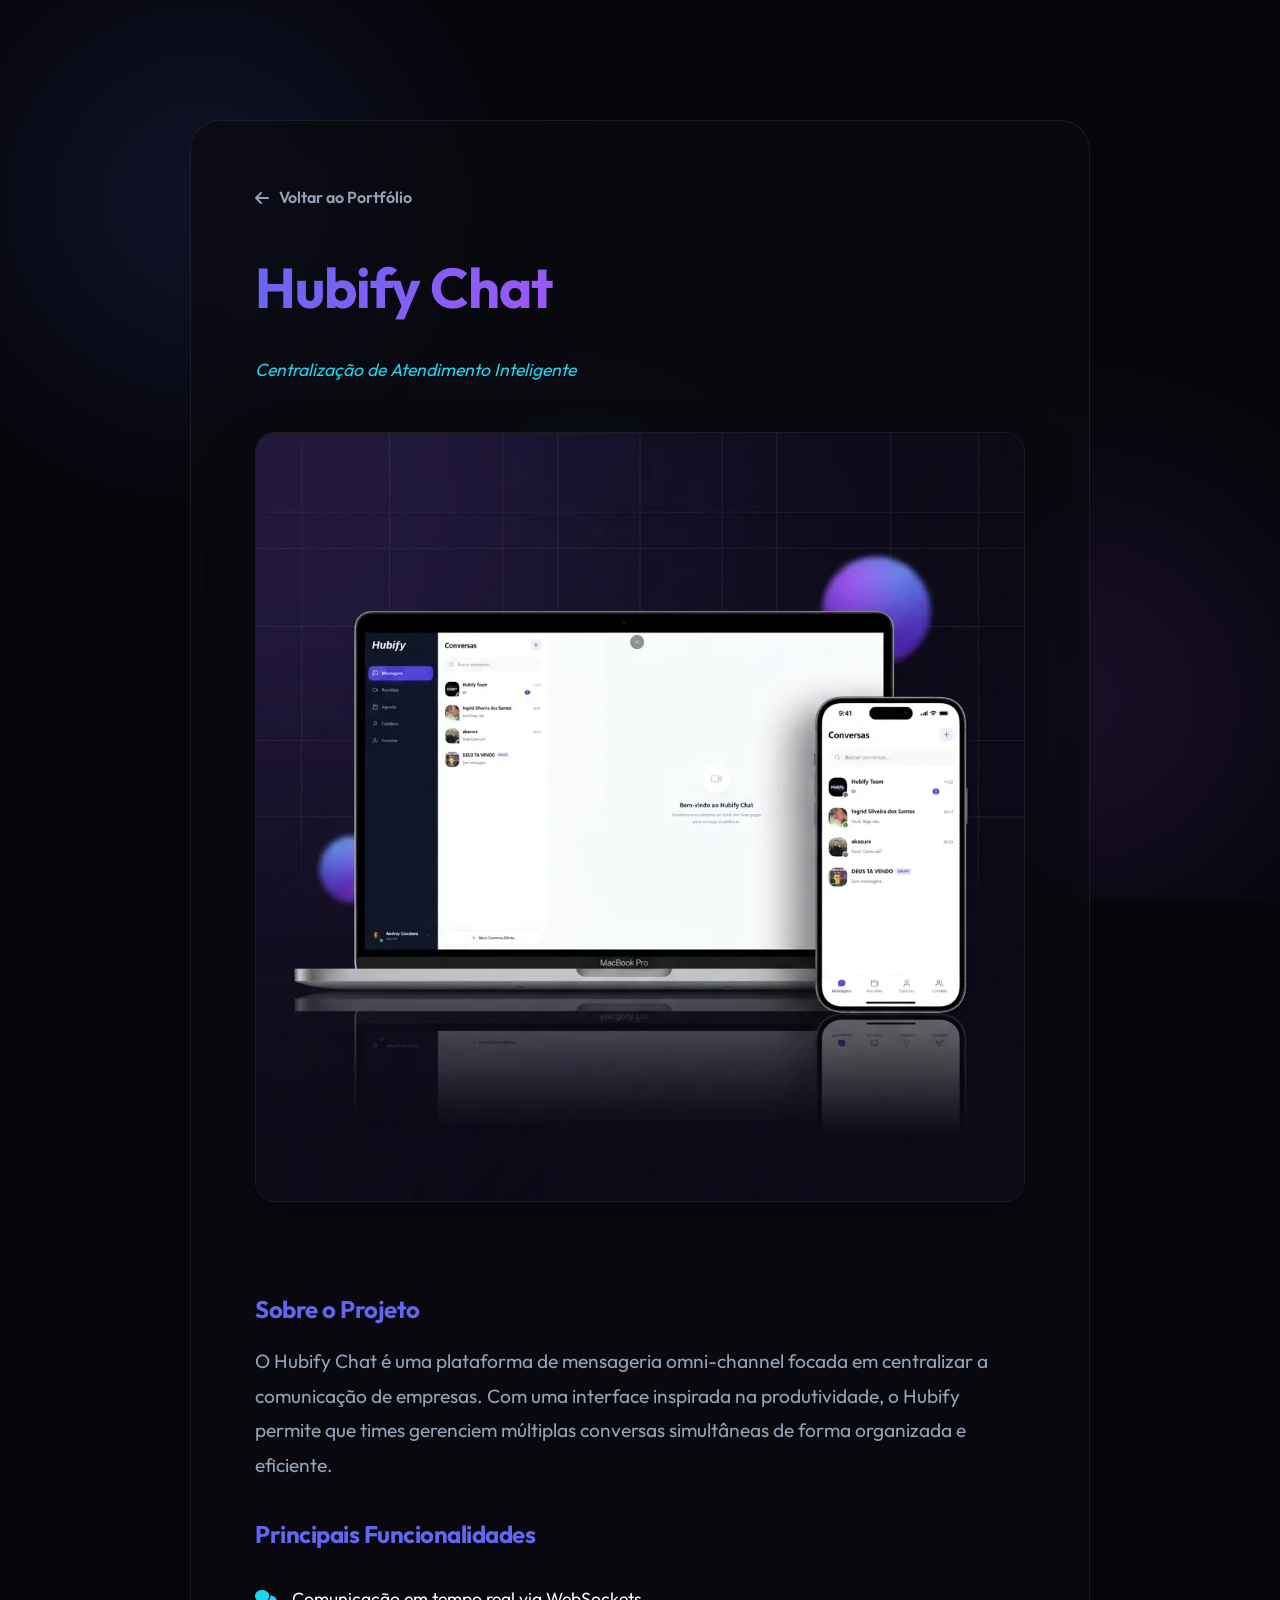
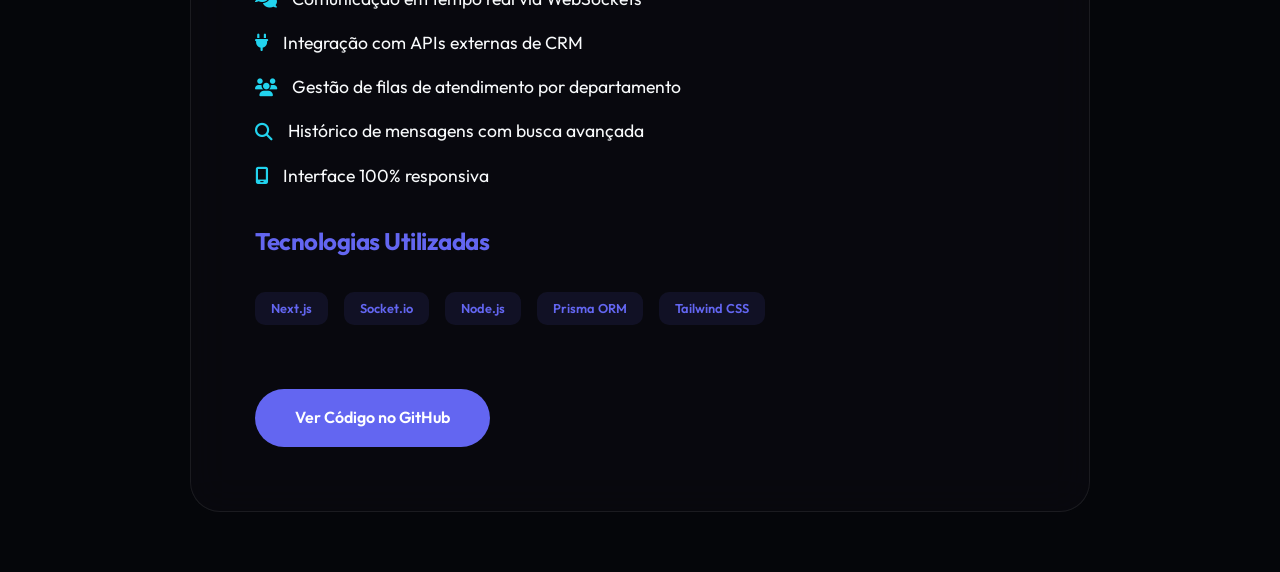
==== hubify.html @ 25f4a3d0 "Create individual pages for dev projects and clean up JS" ====
<!DOCTYPE html>
<html lang="pt-br">
<head>
    <meta charset="UTF-8">
    <meta name="viewport" content="width=device-width, initial-scale=1.0">
    <title>Hubify Chat | Detalhes do Projeto</title>
    <link rel="stylesheet" href="style.css">
    <link rel="stylesheet" href="https://cdnjs.cloudflare.com/ajax/libs/font-awesome/6.4.0/css/all.min.css">
    <link href="https://fonts.googleapis.com/css2?family=Outfit:wght@300;400;600;700&display=swap" rel="stylesheet">
    <style>
        .project-details-page {
            padding: 120px 10% 60px;
            min-height: 100vh;
            display: flex;
            flex-direction: column;
            align-items: center;
        }
        .details-container {
            background: var(--glass-bg);
            border: 1px solid var(--glass-border);
            backdrop-filter: blur(20px);
            padding: 4rem;
            border-radius: 30px;
            max-width: 900px;
            width: 100%;
        }
        .back-btn {
            display: inline-flex;
            align-items: center;
            gap: 10px;
            color: var(--text-muted);
            margin-bottom: 2rem;
            transition: var(--transition);
            text-decoration: none;
            font-weight: 600;
        }
        .back-btn:hover {
            color: var(--primary);
            transform: translateX(-5px);
        }
        .details-header {
            margin-bottom: 3rem;
        }
        .details-header h1 {
            font-size: 3.5rem;
            margin-bottom: 1.5rem;
        }
        .details-mockup {
            width: 100%;
            border-radius: 20px;
            margin-bottom: 3rem;
            border: 1px solid var(--glass-border);
            box-shadow: 0 20px 50px rgba(0,0,0,0.3);
        }
        .details-content h2 {
            color: var(--primary);
            margin: 2rem 0 1rem;
        }
        .details-content p {
            font-size: 1.2rem;
            line-height: 1.8;
            color: var(--text-muted);
        }
        .features-list {
            list-style: none;
            margin-top: 2rem;
        }
        .features-list li {
            margin-bottom: 1rem;
            display: flex;
            align-items: center;
            gap: 15px;
            font-size: 1.1rem;
        }
        .features-list li i {
            color: var(--accent);
        }
        .tech-stack-details {
            display: flex;
            flex-wrap: wrap;
            gap: 1rem;
            margin-top: 2rem;
        }
    </style>
</head>
<body>
    <div class="bg-blobs">
        <div class="blob blob-1"></div>
        <div class="blob blob-2"></div>
        <div class="blob blob-3"></div>
    </div>

    <div class="project-details-page">
        <div class="details-container">
            <a href="index.html" class="back-btn">
                <i class="fa-solid fa-arrow-left"></i> Voltar ao Portfólio
            </a>
            
            <div class="details-header">
                <h1 class="gradient-text">Hubify Chat</h1>
                <p class="hero-bio">Centralização de Atendimento Inteligente</p>
            </div>

            <img src="./Aplicativos/mockup-chat.webp" alt="Hubify" class="details-mockup">

            <div class="details-content">
                <h2>Sobre o Projeto</h2>
                <p>O Hubify Chat é uma plataforma de mensageria omni-channel focada em centralizar a comunicação de empresas. Com uma interface inspirada na produtividade, o Hubify permite que times gerenciem múltiplas conversas simultâneas de forma organizada e eficiente.</p>

                <h2>Principais Funcionalidades</h2>
                <ul class="features-list">
                    <li><i class="fa-solid fa-comments"></i> Comunicação em tempo real via WebSockets</li>
                    <li><i class="fa-solid fa-plug"></i> Integração com APIs externas de CRM</li>
                    <li><i class="fa-solid fa-users"></i> Gestão de filas de atendimento por departamento</li>
                    <li><i class="fa-solid fa-magnifying-glass"></i> Histórico de mensagens com busca avançada</li>
                    <li><i class="fa-solid fa-mobile-screen"></i> Interface 100% responsiva</li>
                </ul>

                <h2>Tecnologias Utilizadas</h2>
                <div class="tech-stack-details">
                    <span class="tech-tag">Next.js</span>
                    <span class="tech-tag">Socket.io</span>
                    <span class="tech-tag">Node.js</span>
                    <span class="tech-tag">Prisma ORM</span>
                    <span class="tech-tag">Tailwind CSS</span>
                </div>

                <div style="margin-top: 4rem;">
                    <a href="https://github.com/andreygiordane/hubify" target="_blank" class="btn-primary">Ver Código no GitHub</a>
                </div>
            </div>
        </div>
    </div>
</body>
</html>
---- style.css ----
:root {
    --bg-dark: #05060a;
    --bg-card: rgba(255, 255, 255, 0.05);
    --primary: #6366f1;
    --secondary: #a855f7;
    --text-main: #f8fafc;
    --text-muted: #94a3b8;
    --accent: #22d3ee;
    --glass: rgba(255, 255, 255, 0.03);
    --glass-border: rgba(255, 255, 255, 0.08);
    --glass-bg: rgba(10, 11, 16, 0.7);
    --transition: all 0.4s cubic-bezier(0.23, 1, 0.32, 1);
}

* {
    margin: 0;
    padding: 0;
    box-sizing: border-box;
    font-family: 'Outfit', sans-serif;
}

body {
    background-color: var(--bg-dark);
    color: var(--text-main);
    overflow-x: hidden;
    line-height: 1.6;
}

/* Background Elements */
.bg-blobs {
    position: fixed;
    top: 0;
    left: 0;
    width: 100%;
    height: 100%;
    z-index: -1;
    overflow: hidden;
}

.blob {
    position: absolute;
    width: 600px;
    height: 600px;
    background: radial-gradient(circle, var(--primary) 0%, transparent 70%);
    opacity: 0.2;
    filter: blur(100px);
    border-radius: 50%;
    animation: move 25s infinite alternate;
}

.blob-1 { top: -100px; left: -100px; background: radial-gradient(circle, var(--primary) 0%, transparent 70%); }
.blob-2 { bottom: -100px; right: -100px; background: radial-gradient(circle, var(--secondary) 0%, transparent 70%); animation-delay: -5s; }
.blob-3 { top: 40%; left: 30%; width: 400px; height: 400px; background: radial-gradient(circle, var(--accent) 0%, transparent 70%); animation-delay: -10s; }

@keyframes move {
    0% { transform: translate(0, 0) scale(1) rotate(0deg); }
    33% { transform: translate(100px, 50px) scale(1.1) rotate(10deg); }
    66% { transform: translate(-50px, 100px) scale(0.9) rotate(-10deg); }
    100% { transform: translate(0, 0) scale(1) rotate(0deg); }
}

/* Typography */
h1, h2, h3 {
    font-weight: 700;
    letter-spacing: -0.02em;
}

.gradient-text {
    background: linear-gradient(135deg, var(--primary), var(--secondary), var(--accent));
    -webkit-background-clip: text;
    -webkit-text-fill-color: transparent;
}

/* Navigation */
nav {
    position: fixed;
    top: 0;
    width: 100%;
    padding: 1rem 5%;
    display: flex;
    justify-content: space-between;
    align-items: center;
    z-index: 1000;
    backdrop-filter: blur(20px);
    background: rgba(5, 6, 10, 0.6);
    border-bottom: 1px solid var(--glass-border);
}

.logo {
    font-size: 1.5rem;
    font-weight: 800;
    text-decoration: none;
    color: var(--text-main);
}

.nav-links {
    display: flex;
    gap: 2rem;
    list-style: none;
}

.nav-links a {
    text-decoration: none;
    color: var(--text-muted);
    font-weight: 500;
    transition: var(--transition);
}

.nav-links a:hover {
    color: var(--primary);
}

/* Hero Section */
.hero {
    min-height: 100vh;
    display: flex;
    flex-direction: row; /* Side by side */
    justify-content: center;
    align-items: center;
    text-align: left;
    padding: 120px 10%;
    gap: 4rem;
}

.profile-container {
    flex-shrink: 0;
    position: relative;
}

.profile-img {
    width: 280px;
    height: 280px;
    border-radius: 50%;
    object-fit: cover;
    border: 8px solid var(--glass-border);
    box-shadow: 0 0 50px rgba(99, 102, 241, 0.3);
    transition: var(--transition);
}

.hero-content {
    max-width: 600px;
}

.profile-img:hover {
    transform: scale(1.05);
    box-shadow: 0 0 50px rgba(99, 102, 241, 0.6);
}

.hero h1 {
    font-size: 3.5rem;
    margin-bottom: 1rem;
    line-height: 1.1;
}

.hero p {
    font-size: 1.2rem;
    color: var(--text-muted);
    max-width: 800px;
    margin-bottom: 2rem;
}

.hero-bio {
    font-style: italic;
    font-size: 1.1rem;
    color: var(--accent);
    margin-bottom: 2rem;
    display: block;
}

.btn-primary {
    padding: 1rem 2.5rem;
    background: var(--primary);
    color: white;
    border: none;
    border-radius: 50px;
    font-weight: 600;
    cursor: pointer;
    transition: var(--transition);
    text-decoration: none;
    display: inline-block;
}

.btn-primary:hover {
    transform: translateY(-5px);
    box-shadow: 0 10px 20px rgba(99, 102, 241, 0.3);
}

/* Tools Section */
.section-title {
    text-align: center;
    margin-bottom: 4rem;
}

.section-title h2 {
    font-size: 2.5rem;
    margin-bottom: 0.5rem;
}

.tools-container {
    display: flex;
    flex-direction: column;
    gap: 4rem;
    padding: 0 10%;
}

.tool-category h3 {
    margin-bottom: 2rem;
    color: var(--text-main);
    font-size: 1.5rem;
    border-left: 4px solid var(--primary);
    padding-left: 1rem;
}

.tools-grid {
    display: grid;
    grid-template-columns: repeat(auto-fit, minmax(140px, 1fr));
    gap: 2rem;
}

.tool-card {
    background: var(--bg-card);
    backdrop-filter: blur(10px);
    border: 1px solid var(--glass-border);
    padding: 2.5rem;
    border-radius: 24px;
    text-align: center;
    transition: var(--transition);
}

.tool-card:hover {
    background: var(--glass);
    transform: translateY(-10px);
}

.tool-card i {
    font-size: 2.5rem;
    margin-bottom: 1rem;
    display: block;
}

/* Portfolio Tabs */
.portfolio-tabs {
    display: flex;
    justify-content: center;
    gap: 1rem;
    margin-bottom: 3rem;
    flex-wrap: wrap;
}

.tab-btn {
    padding: 0.8rem 1.5rem;
    background: var(--bg-card);
    border: 1px solid var(--glass-border);
    color: var(--text-muted);
    border-radius: 30px;
    cursor: pointer;
    transition: var(--transition);
}

.tab-btn.active {
    background: var(--primary);
    color: white;
}

/* Grid Layouts */
.portfolio-grid {
    display: grid;
    grid-template-columns: repeat(auto-fill, minmax(300px, 1fr));
    gap: 2rem;
    padding: 0 10%;
}

.project-card {
    position: relative;
    border-radius: 20px;
    overflow: hidden;
    background: var(--bg-card);
    border: 1px solid var(--glass-border);
    aspect-ratio: 4/5;
    transition: var(--transition);
    cursor: pointer;
}

.project-card img {
    width: 100%;
    height: 100%;
    object-fit: cover;
    transition: var(--transition);
}

.project-info {
    position: absolute;
    bottom: 0;
    left: 0;
    width: 100%;
    padding: 2rem;
    background: linear-gradient(transparent, rgba(0,0,0,0.9));
    transform: translateY(100%);
    transition: var(--transition);
}

.project-card:hover .project-info {
    transform: translateY(0);
}

.project-card:hover img {
    transform: scale(1.1);
}

/* Programming Projects */
.dev-grid {
    display: flex;
    flex-direction: column;
    gap: 4rem;
    padding: 0 10%;
}

.dev-card {
    display: grid;
    grid-template-columns: 1.2fr 1fr;
    gap: 4rem;
    align-items: center;
}

.dev-card:nth-child(even) {
    direction: rtl;
}

.dev-card:nth-child(even) .dev-info {
    direction: ltr;
}

.dev-mockup {
    background: var(--bg-card);
    border-radius: 30px;
    padding: 1rem;
    border: 1px solid var(--glass-border);
    box-shadow: 0 20px 40px rgba(0,0,0,0.4);
}

.dev-mockup img {
    width: 100%;
    border-radius: 20px;
    display: block;
}

.dev-info h3 {
    font-size: 2.2rem;
    margin-bottom: 1.5rem;
}

.dev-info p {
    color: var(--text-muted);
    margin-bottom: 2rem;
}

.tech-tags {
    display: flex;
    gap: 0.8rem;
    margin-bottom: 2rem;
    flex-wrap: wrap;
}

.tech-tag {
    padding: 0.4rem 1rem;
    background: rgba(99, 102, 241, 0.1);
    color: var(--primary);
    border-radius: 10px;
    font-size: 0.8rem;
    font-weight: 600;
}

/* Lightbox Styles */
.lightbox {
    position: fixed;
    top: 0;
    left: 0;
    width: 100%;
    height: 100%;
    background: rgba(0, 0, 0, 0.85);
    backdrop-filter: blur(15px); /* Glass effect */
    display: none;
    justify-content: center;
    align-items: center;
    z-index: 2000;
    cursor: zoom-out;
    padding: 40px;
}

.lightbox.active {
    display: flex;
}

.lightbox-content {
    max-width: 100%;
    max-height: 100%;
    object-fit: contain;
    border-radius: 15px;
    border: 1px solid var(--glass-border);
    box-shadow: 0 30px 60px rgba(0,0,0,0.5);
    transform: scale(0.9);
    transition: all 0.4s cubic-bezier(0.175, 0.885, 0.32, 1.275);
}

.lightbox.active .lightbox-content {
    transform: scale(1);
}

.close-lightbox {
    position: absolute;
    top: 40px;
    right: 40px;
    width: 50px;
    height: 50px;
    background: var(--bg-card);
    backdrop-filter: blur(5px);
    border: 1px solid var(--glass-border);
    color: white;
    font-size: 2rem;
    display: flex;
    justify-content: center;
    align-items: center;
    border-radius: 50%;
    cursor: pointer;
    transition: var(--transition);
}

.close-lightbox:hover {
    background: var(--primary);
    transform: rotate(90deg);
}

/* Dev Modal Styles */
.dev-modal {
    position: fixed;
    top: 0;
    left: 0;
    width: 100%;
    height: 100%;
    background: rgba(0, 0, 0, 0.8);
    backdrop-filter: blur(15px);
    display: none;
    justify-content: center;
    align-items: center;
    z-index: 2500;
    padding: 20px;
}

.dev-modal.active {
    display: flex;
}

.dev-modal-content {
    background: var(--glass-bg);
    border: 1px solid var(--glass-border);
    max-width: 700px;
    width: 100%;
    padding: 3rem;
    border-radius: 30px;
    position: relative;
    box-shadow: 0 40px 100px rgba(0,0,0,0.6);
    animation: modalIn 0.5s cubic-bezier(0.23, 1, 0.32, 1);
}

@keyframes modalIn {
    from { opacity: 0; transform: translateY(50px); }
    to { opacity: 1; transform: translateY(0); }
}

.dev-modal-close {
    position: absolute;
    top: 25px;
    right: 25px;
    font-size: 1.5rem;
    color: var(--text-muted);
    cursor: pointer;
    transition: var(--transition);
}

.dev-modal-close:hover {
    color: var(--text-main);
    transform: scale(1.1);
}

.dev-modal-title {
    font-size: 2.5rem;
    margin-bottom: 1rem;
}

.dev-modal-desc {
    color: var(--text-muted);
    margin-bottom: 2rem;
    font-size: 1.1rem;
    line-height: 1.8;
}

.dev-modal-features {
    margin-bottom: 2rem;
}

.dev-modal-features h4 {
    margin-bottom: 1rem;
    color: var(--primary);
}

.dev-modal-features ul {
    list-style: none;
}

.dev-modal-features li {
    margin-bottom: 0.5rem;
    display: flex;
    align-items: center;
    gap: 10px;
}

.dev-modal-features li::before {
    content: '→';
    color: var(--accent);
}

/* Footer */
@media (max-width: 1024px) {
    .hero {
        flex-direction: column;
        text-align: center;
        gap: 2rem;
        padding-top: 150px;
    }
    .profile-img {
        width: 220px;
        height: 220px;
    }
}

@media (max-width: 768px) {
    .hero h1 { font-size: 3rem; }
    .dev-card { grid-template-columns: 1fr; gap: 2rem; }
    .nav-links { display: none; }
    .portfolio-grid { padding: 0 5%; }
}
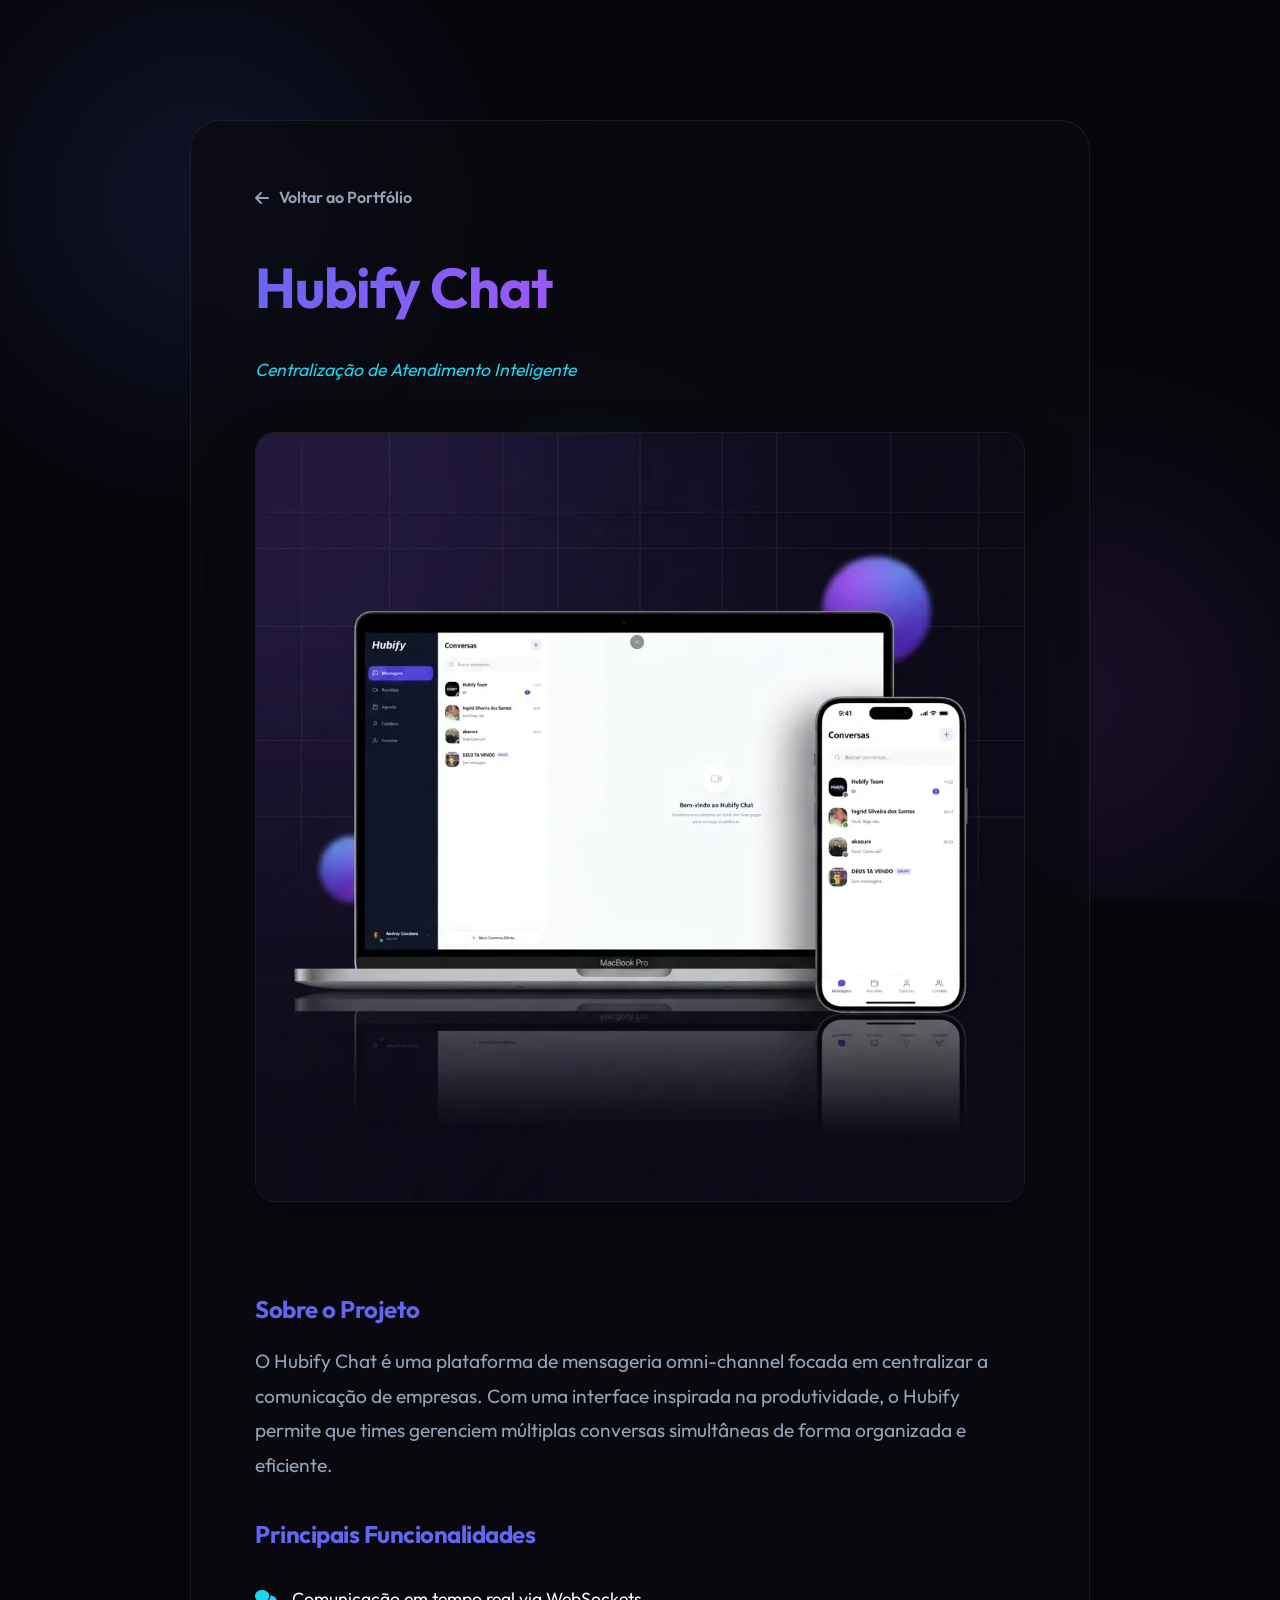
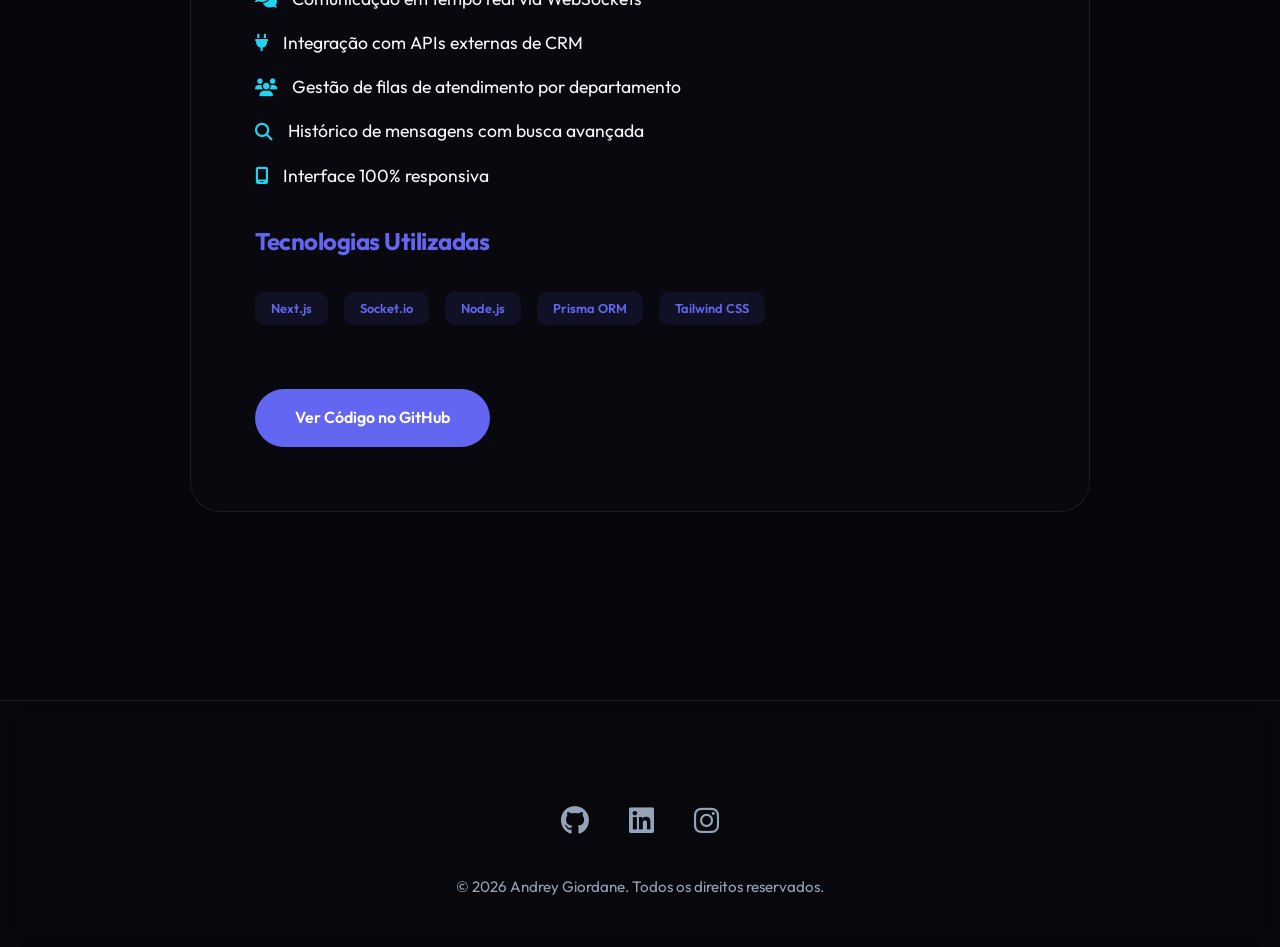
==== commit 67ccade6: "Fix footer and optimize mobile experience with 2-column grid" ====
--- a/hubify.html
+++ b/hubify.html
@@ -131,5 +131,16 @@
             </div>
         </div>
     </div>
+
+    <footer>
+        <div class="footer-content">
+            <div class="social-links">
+                <a href="https://github.com/andreygiordane" target="_blank"><i class="fa-brands fa-github"></i></a>
+                <a href="https://www.linkedin.com/in/andreygiordane/" target="_blank"><i class="fa-brands fa-linkedin"></i></a>
+                <a href="https://www.instagram.com/andreygiordane/" target="_blank"><i class="fa-brands fa-instagram"></i></a>
+            </div>
+            <p class="footer-text">&copy; 2026 Andrey Giordane. Todos os direitos reservados.</p>
+        </div>
+    </footer>
 </body>
 </html>
--- a/style.css
+++ b/style.css
@@ -276,7 +276,7 @@
     overflow: hidden;
     background: var(--bg-card);
     border: 1px solid var(--glass-border);
-    aspect-ratio: 4/5;
+    aspect-ratio: 1/1; /* Square cards look better in grid */
     transition: var(--transition);
     cursor: pointer;
 }
@@ -430,7 +430,43 @@
     transform: rotate(90deg);
 }
 
-/* Dev Modal Styles */
+/* Footer Corrected */
+footer {
+    padding: 6rem 5% 3rem;
+    text-align: center;
+    border-top: 1px solid var(--glass-border);
+    margin-top: 8rem;
+    background: rgba(10, 11, 16, 0.4);
+    backdrop-filter: blur(10px);
+}
+
+.footer-content {
+    max-width: 1200px;
+    margin: 0 auto;
+}
+
+.social-links {
+    display: flex;
+    justify-content: center;
+    gap: 2.5rem;
+    margin-bottom: 2rem;
+}
+
+.social-links a {
+    font-size: 1.8rem;
+    color: var(--text-muted);
+    transition: var(--transition);
+}
+
+.social-links a:hover {
+    color: var(--primary);
+    transform: translateY(-5px);
+}
+
+.footer-text {
+    color: var(--text-muted);
+    font-size: 0.95rem;
+}
 .dev-modal {
     position: fixed;
     top: 0;
@@ -519,7 +555,7 @@
     color: var(--accent);
 }
 
-/* Footer */
+/* Responsive Optimization */
 @media (max-width: 1024px) {
     .hero {
         flex-direction: column;
@@ -531,11 +567,54 @@
         width: 220px;
         height: 220px;
     }
+    .hero-content {
+        max-width: 100%;
+    }
 }
 
 @media (max-width: 768px) {
-    .hero h1 { font-size: 3rem; }
-    .dev-card { grid-template-columns: 1fr; gap: 2rem; }
-    .nav-links { display: none; }
-    .portfolio-grid { padding: 0 5%; }
-}
+    .hero h1 { font-size: 2.8rem; }
+    .hero p { font-size: 1.1rem; }
+    
+    .portfolio-grid {
+        grid-template-columns: repeat(2, 1fr); /* 2 columns on mobile */
+        gap: 1rem;
+    }
+    
+    .dev-grid {
+        grid-template-columns: 1fr;
+        gap: 2rem;
+    }
+
+    .tools-container {
+        gap: 2rem;
+    }
+
+    .tool-category h3 {
+        font-size: 1.2rem;
+    }
+
+    .tools-grid {
+        grid-template-columns: repeat(2, 1fr); /* 2 columns for tools too */
+    }
+    
+    .nav-links {
+        display: none; /* Consider a mobile menu later if needed */
+    }
+}
+
+@media (max-width: 480px) {
+    .portfolio-grid {
+        grid-template-columns: repeat(2, 1fr); /* Keep 2 columns but smaller */
+        gap: 0.8rem;
+    }
+    
+    .profile-img {
+        width: 180px;
+        height: 180px;
+    }
+
+    .section-header h2 {
+        font-size: 2rem;
+    }
+}
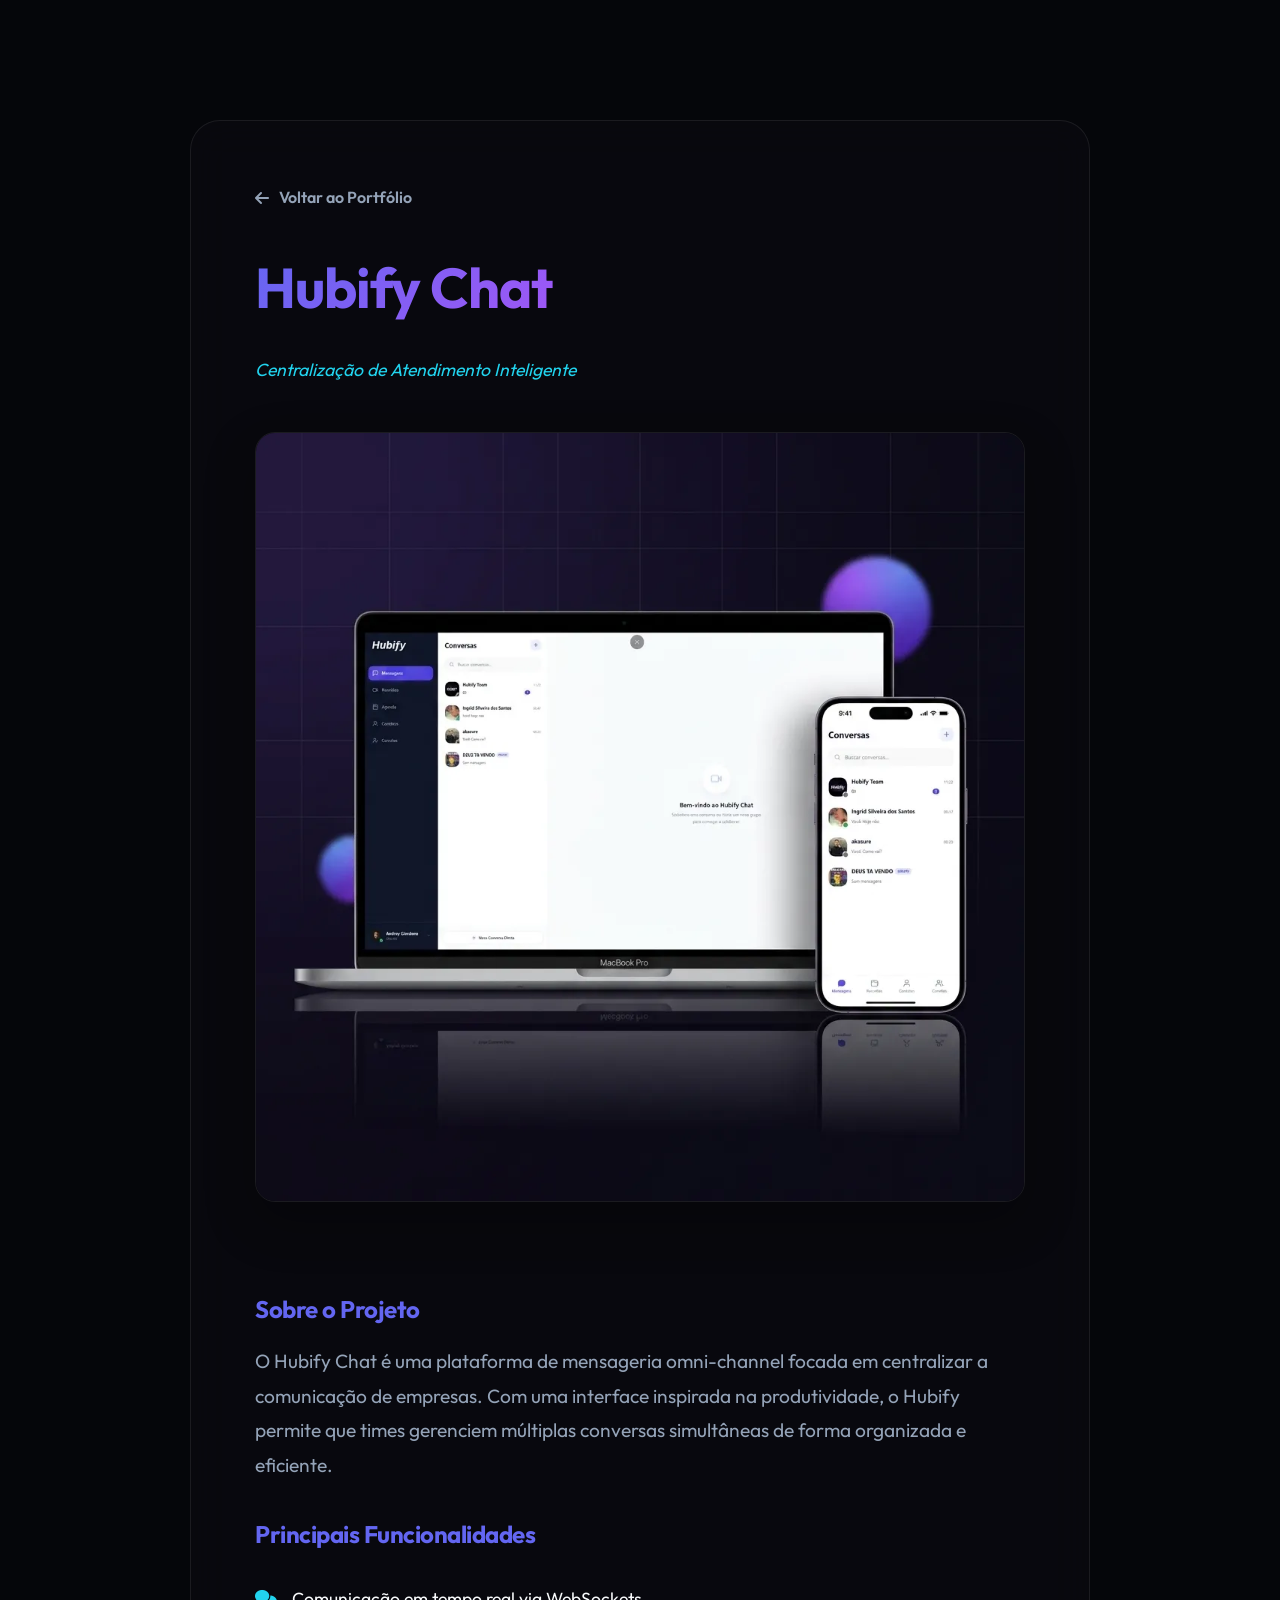
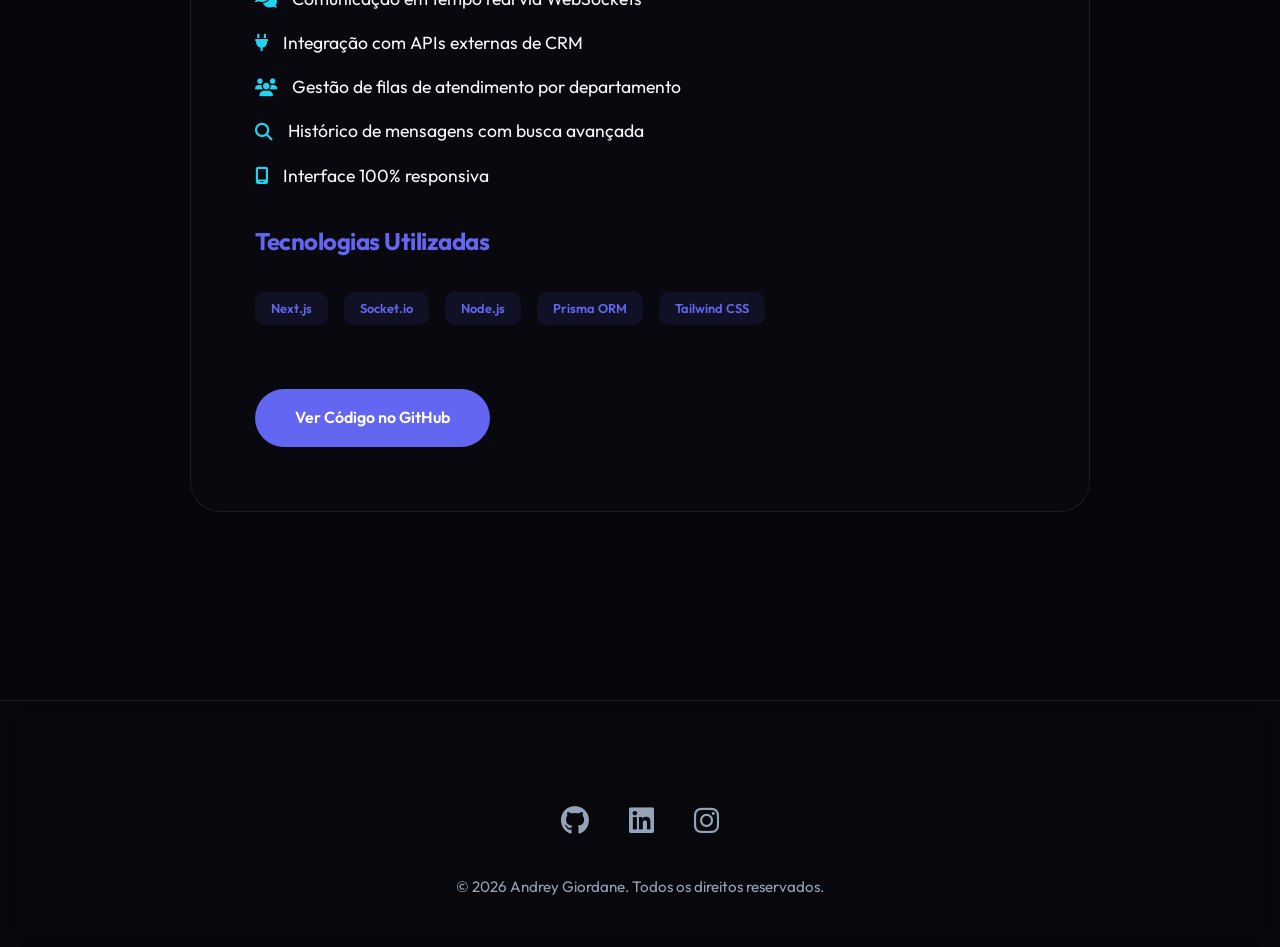
==== commit 1c887fb2: "Fix critical JS error and redesign project pages to be free/responsive" ====
--- a/hubify.html
+++ b/hubify.html
@@ -7,89 +7,6 @@
     <link rel="stylesheet" href="style.css">
     <link rel="stylesheet" href="https://cdnjs.cloudflare.com/ajax/libs/font-awesome/6.4.0/css/all.min.css">
     <link href="https://fonts.googleapis.com/css2?family=Outfit:wght@300;400;600;700&display=swap" rel="stylesheet">
-    <style>
-        .project-details-page {
-            padding: 120px 10% 60px;
-            min-height: 100vh;
-            display: flex;
-            flex-direction: column;
-            align-items: center;
-        }
-        .details-container {
-            background: var(--glass-bg);
-            border: 1px solid var(--glass-border);
-            backdrop-filter: blur(20px);
-            padding: 4rem;
-            border-radius: 30px;
-            max-width: 900px;
-            width: 100%;
-        }
-        .back-btn {
-            display: inline-flex;
-            align-items: center;
-            gap: 10px;
-            color: var(--text-muted);
-            margin-bottom: 2rem;
-            transition: var(--transition);
-            text-decoration: none;
-            font-weight: 600;
-        }
-        .back-btn:hover {
-            color: var(--primary);
-            transform: translateX(-5px);
-        }
-        .details-header {
-            margin-bottom: 3rem;
-        }
-        .details-header h1 {
-            font-size: 3.5rem;
-            margin-bottom: 1.5rem;
-        }
-        .details-mockup {
-            width: 100%;
-            border-radius: 20px;
-            margin-bottom: 3rem;
-            border: 1px solid var(--glass-border);
-            box-shadow: 0 20px 50px rgba(0,0,0,0.3);
-        }
-        .details-content h2 {
-            color: var(--primary);
-            margin: 2rem 0 1rem;
-        }
-        .details-content p {
-            font-size: 1.2rem;
-            line-height: 1.8;
-            color: var(--text-muted);
-        }
-        .features-list {
-            list-style: none;
-            margin-top: 2rem;
-        }
-        .features-list li {
-            margin-bottom: 1rem;
-            display: flex;
-            align-items: center;
-            gap: 15px;
-            font-size: 1.1rem;
-        }
-        .features-list li i {
-            color: var(--accent);
-        }
-        .tech-stack-details {
-            display: flex;
-            flex-wrap: wrap;
-            gap: 1rem;
-            margin-top: 2rem;
-        }
-    </style>
-</head>
-<body>
-    <div class="bg-blobs">
-        <div class="blob blob-1"></div>
-        <div class="blob blob-2"></div>
-        <div class="blob blob-3"></div>
-    </div>
-
     <div class="project-details-page">
         <div class="details-container">
             <a href="index.html" class="back-btn">
--- a/style.css
+++ b/style.css
@@ -316,32 +316,35 @@
 }
 
 .dev-card {
-    display: grid;
-    grid-template-columns: 1.2fr 1fr;
+    display: flex;
+    flex-direction: row;
     gap: 4rem;
     align-items: center;
 }
 
 .dev-card:nth-child(even) {
-    direction: rtl;
-}
-
-.dev-card:nth-child(even) .dev-info {
-    direction: ltr;
+    flex-direction: row-reverse;
 }
 
 .dev-mockup {
+    flex: 1.2;
     background: var(--bg-card);
     border-radius: 30px;
-    padding: 1rem;
+    padding: 1.5rem;
     border: 1px solid var(--glass-border);
     box-shadow: 0 20px 40px rgba(0,0,0,0.4);
+    min-width: 300px;
 }
 
 .dev-mockup img {
     width: 100%;
+    height: auto;
     border-radius: 20px;
     display: block;
+}
+
+.dev-info {
+    flex: 1;
 }
 
 .dev-info h3 {
@@ -556,6 +559,93 @@
 }
 
 /* Responsive Optimization */
+/* Project Details Page Styles */
+.project-details-page {
+    padding: 120px 10% 60px;
+    min-height: 100vh;
+    display: flex;
+    flex-direction: column;
+    align-items: center;
+}
+
+.details-container {
+    background: var(--glass-bg);
+    border: 1px solid var(--glass-border);
+    backdrop-filter: blur(20px);
+    padding: 4rem;
+    border-radius: 30px;
+    max-width: 900px;
+    width: 100%;
+}
+
+.back-btn {
+    display: inline-flex;
+    align-items: center;
+    gap: 10px;
+    color: var(--text-muted);
+    margin-bottom: 2rem;
+    transition: var(--transition);
+    text-decoration: none;
+    font-weight: 600;
+}
+
+.back-btn:hover {
+    color: var(--primary);
+    transform: translateX(-5px);
+}
+
+.details-header {
+    margin-bottom: 3rem;
+}
+
+.details-header h1 {
+    font-size: 3.5rem;
+    margin-bottom: 1.5rem;
+}
+
+.details-mockup {
+    width: 100%;
+    border-radius: 20px;
+    margin-bottom: 3rem;
+    border: 1px solid var(--glass-border);
+    box-shadow: 0 20px 50px rgba(0,0,0,0.3);
+}
+
+.details-content h2 {
+    color: var(--primary);
+    margin: 2rem 0 1rem;
+}
+
+.details-content p {
+    font-size: 1.2rem;
+    line-height: 1.8;
+    color: var(--text-muted);
+}
+
+.features-list {
+    list-style: none;
+    margin-top: 2rem;
+}
+
+.features-list li {
+    margin-bottom: 1rem;
+    display: flex;
+    align-items: center;
+    gap: 15px;
+    font-size: 1.1rem;
+}
+
+.features-list li i {
+    color: var(--accent);
+}
+
+.tech-stack-details {
+    display: flex;
+    flex-wrap: wrap;
+    gap: 1rem;
+    margin-top: 2rem;
+}
+
 @media (max-width: 1024px) {
     .hero {
         flex-direction: column;
@@ -582,8 +672,32 @@
     }
     
     .dev-grid {
-        grid-template-columns: 1fr;
+        gap: 6rem;
+    }
+
+    .dev-card, .dev-card:nth-child(even) {
+        flex-direction: column;
+        text-align: center;
         gap: 2rem;
+    }
+
+    .dev-mockup {
+        order: -1;
+        width: 100%;
+        min-width: unset;
+        padding: 1rem;
+    }
+
+    .dev-info {
+        width: 100%;
+    }
+
+    .dev-info h3 {
+        font-size: 1.8rem;
+    }
+
+    .tech-tags {
+        justify-content: center;
     }
 
     .tools-container {
@@ -600,6 +714,29 @@
     
     .nav-links {
         display: none; /* Consider a mobile menu later if needed */
+    }
+}
+
+@media (max-width: 768px) {
+    .project-details-page {
+        padding: 80px 0 0; /* No side padding for a 'free' page */
+    }
+    
+    .details-container {
+        padding: 2rem 1.5rem;
+        border-radius: 0; /* Remove radius for full-screen feel */
+        border-left: none;
+        border-right: none;
+    }
+
+    .details-header h1 {
+        font-size: 2.5rem;
+    }
+
+    .details-mockup {
+        border-radius: 0;
+        margin: 0 -1.5rem 2rem;
+        width: calc(100% + 3rem);
     }
 }
 
@@ -618,3 +755,22 @@
         font-size: 2rem;
     }
 }
+/* Reveal Animations */
+.reveal {
+    opacity: 0;
+    transform: translateY(30px);
+    transition: all 0.8s ease-out;
+}
+
+.reveal.visible {
+    opacity: 1;
+    transform: translateY(0);
+}
+
+/* Ensure visibility if JS is disabled or fails */
+@media (prefers-reduced-motion: reduce) {
+    .reveal {
+        opacity: 1;
+        transform: none;
+    }
+}
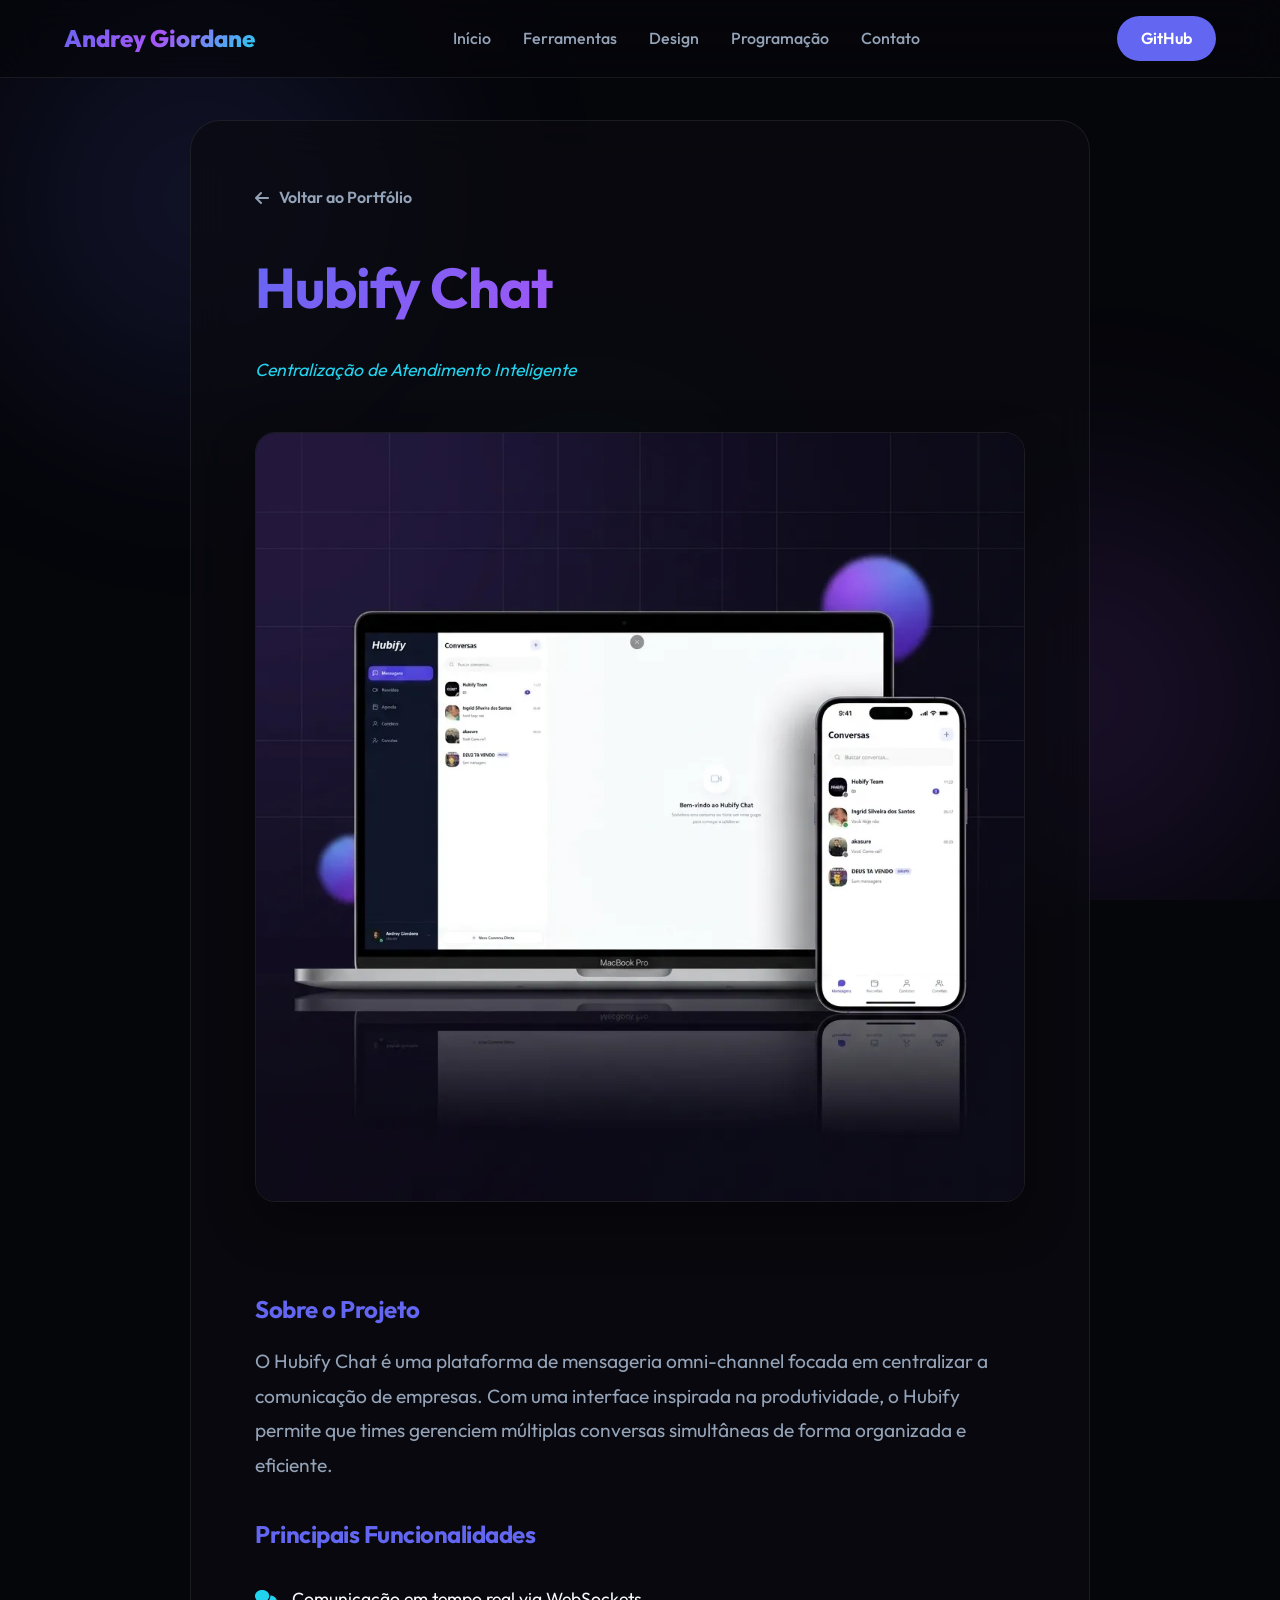
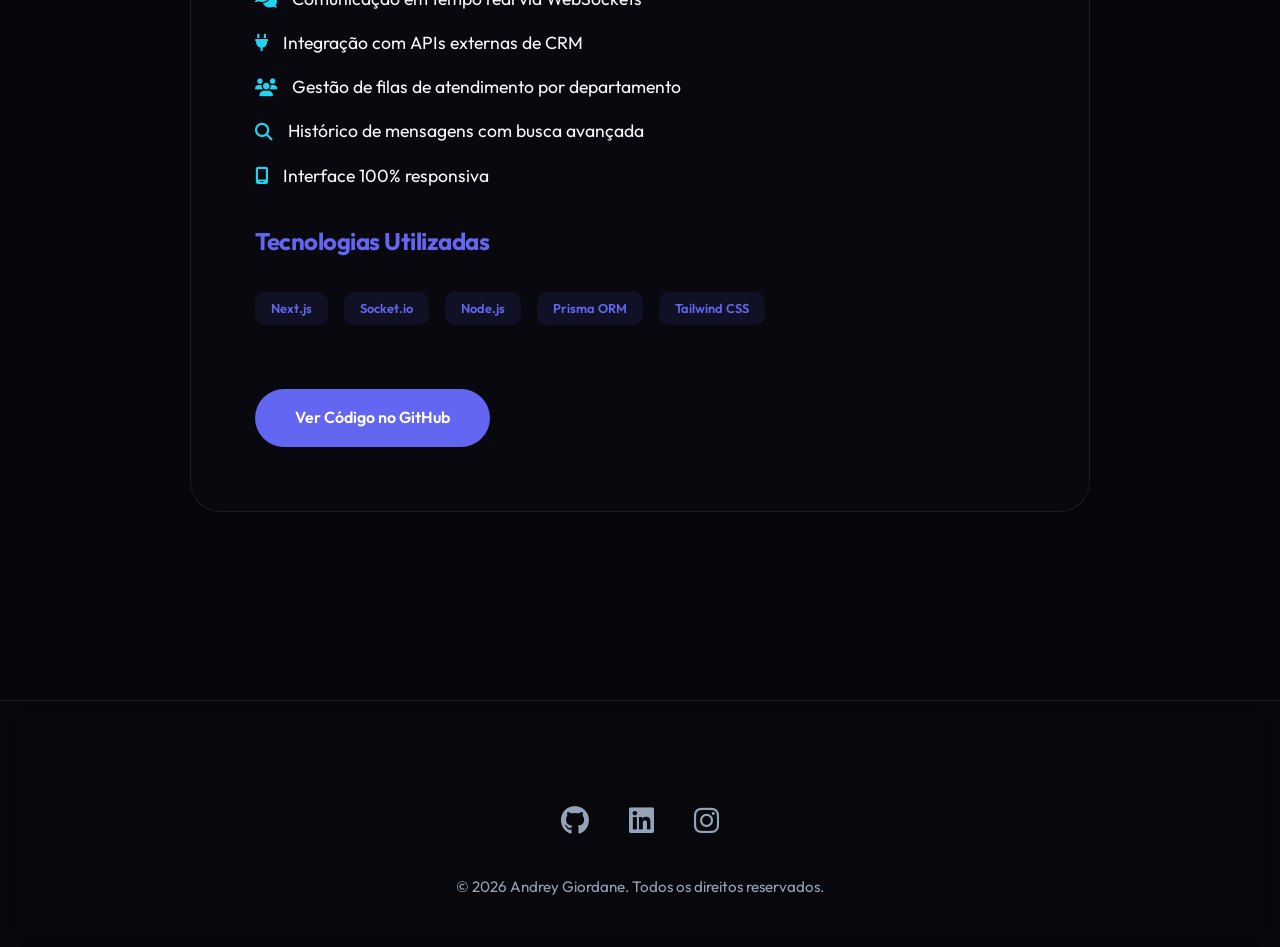
==== commit 84064b8c: "Keep navigation bar visible on project details pages" ====
--- a/hubify.html
+++ b/hubify.html
@@ -6,7 +6,27 @@
     <title>Hubify Chat | Detalhes do Projeto</title>
     <link rel="stylesheet" href="style.css">
     <link rel="stylesheet" href="https://cdnjs.cloudflare.com/ajax/libs/font-awesome/6.4.0/css/all.min.css">
-    <link href="https://fonts.googleapis.com/css2?family=Outfit:wght@300;400;600;700&display=swap" rel="stylesheet">
+    <link href="https://fonts.googleapis.com/css2?family=Outfit:wght@300;400;600;700;800&display=swap" rel="stylesheet">
+</head>
+<body>
+    <div class="bg-blobs">
+        <div class="blob blob-1"></div>
+        <div class="blob blob-2"></div>
+        <div class="blob blob-3"></div>
+    </div>
+
+    <nav>
+        <a href="index.html" class="logo gradient-text">Andrey Giordane</a>
+        <ul class="nav-links">
+            <li><a href="index.html#home">Início</a></li>
+            <li><a href="index.html#tools">Ferramentas</a></li>
+            <li><a href="index.html#design">Design</a></li>
+            <li><a href="index.html#dev">Programação</a></li>
+            <li><a href="index.html#contact">Contato</a></li>
+        </ul>
+        <a href="https://github.com/andreygiordane" target="_blank" class="btn-primary" style="padding: 0.6rem 1.5rem;">GitHub</a>
+    </nav>
+
     <div class="project-details-page">
         <div class="details-container">
             <a href="index.html" class="back-btn">
